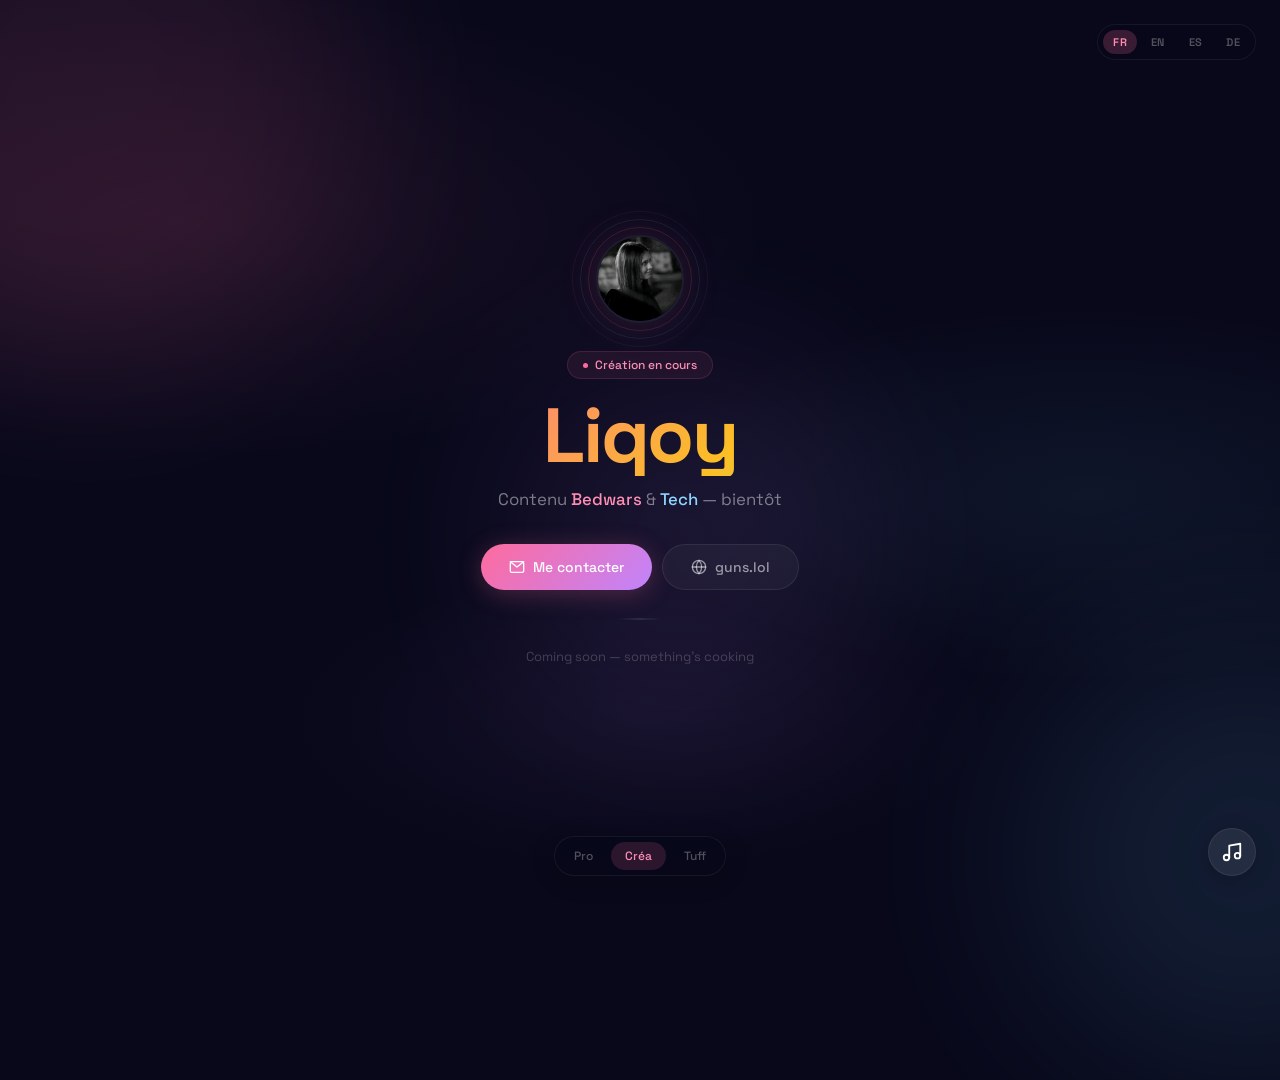
==== theme2.html @ 59947fdc "Add files via upload" ====
<!DOCTYPE html>
<html lang="fr">
<head>
  <meta charset="UTF-8" />
  <meta name="viewport" content="width=device-width, initial-scale=1.0" />
  <title>Liqoy — Prochainement</title>
  <link href="https://fonts.googleapis.com/css2?family=Space+Grotesk:wght@400;500;600;700&display=swap" rel="stylesheet" />
  <style>
    * { margin: 0; padding: 0; box-sizing: border-box; }
    html { scroll-behavior: smooth; }

    body {
      font-family: 'Space Grotesk', system-ui, sans-serif;
      background: #08081a;
      color: #f0f0f8;
      min-height: 100vh;
      display: flex;
      flex-direction: column;
      align-items: center;
      justify-content: center;
      padding: 40px 24px;
      position: relative;
      overflow: hidden;
    }

    body::before {
      content: '';
      position: absolute;
      inset: 0;
      background:
        radial-gradient(ellipse 70% 40% at 15% 25%, rgba(255,107,157,0.08), transparent 65%),
        radial-gradient(ellipse 60% 35% at 85% 55%, rgba(107,203,255,0.07), transparent 60%),
        radial-gradient(ellipse 50% 30% at 50% 80%, rgba(192,132,252,0.06), transparent 55%);
      pointer-events: none;
    }

    .blob {
      position: absolute;
      border-radius: 999px;
      filter: blur(90px);
      opacity: 0.1;
      animation: blobDrift 18s ease-in-out infinite alternate;
    }

    .blob--1 {
      width: 550px; height: 550px;
      background: #ff6b9d;
      top: -20%; left: -15%;
      animation-duration: 20s;
    }
    .blob--2 {
      width: 450px; height: 450px;
      background: #6bcbff;
      bottom: -20%; right: -15%;
      animation-duration: 24s;
      animation-delay: -6s;
    }
    .blob--3 {
      width: 350px; height: 350px;
      background: #c084fc;
      top: 40%; left: 40%;
      animation-duration: 16s;
      animation-delay: -12s;
    }

    @keyframes blobDrift {
      from { transform: translate(0, 0) scale(1); }
      to { transform: translate(35px, 25px) scale(1.12); }
    }

    .container {
      max-width: 560px;
      width: 100%;
      text-align: center;
      position: relative;
      z-index: 1;
      animation: riseUp 0.9s cubic-bezier(0.22,1,0.36,1) both;
    }

    @keyframes riseUp {
      from { opacity: 0; transform: translateY(24px); }
      to { opacity: 1; transform: translateY(0); }
    }

    .avatar-wrap {
      position: relative;
      width: 88px;
      height: 88px;
      margin: 0 auto 28px;
    }

    .avatar {
      width: 88px; height: 88px;
      border-radius: 999px;
      object-fit: cover;
      position: relative;
      z-index: 2;
      border: 2px solid rgba(255,255,255,0.08);
      box-shadow: 0 0 40px rgba(255,107,157,0.15);
      transition: all 0.4s cubic-bezier(0.34,1.56,0.64,1);
    }

    .avatar:hover {
      transform: scale(1.08) rotate(5deg);
      box-shadow: 0 0 60px rgba(255,107,157,0.25);
    }

    .ring {
      position: absolute;
      inset: -8px;
      border-radius: 999px;
      border: 1px solid rgba(255,107,157,0.15);
      animation: ringBreath 3.5s ease-in-out infinite;
    }
    .ring--2 {
      inset: -16px;
      border-color: rgba(107,203,255,0.1);
      animation-delay: 0.6s;
      animation-duration: 4s;
    }
    .ring--3 {
      inset: -24px;
      border-color: rgba(192,132,252,0.07);
      animation-delay: 1.2s;
      animation-duration: 4.5s;
    }

    @keyframes ringBreath {
      0%, 100% { transform: scale(1); opacity: 1; }
      50% { transform: scale(1.05); opacity: 0.4; }
    }

    .badge {
      display: inline-flex;
      align-items: center;
      gap: 7px;
      padding: 5px 15px;
      background: rgba(255,107,157,0.08);
      border: 1px solid rgba(255,107,157,0.15);
      border-radius: 999px;
      font-size: 12px;
      font-weight: 500;
      color: #ff8eb5;
      margin-bottom: 16px;
      animation: riseUp 0.9s cubic-bezier(0.22,1,0.36,1) 0.08s both;
    }

    .badge-dot {
      width: 5px; height: 5px;
      border-radius: 999px;
      background: #ff6b9d;
      animation: dotPop 2s ease-in-out infinite;
    }

    @keyframes dotPop {
      0%, 100% { opacity: 1; transform: scale(1); }
      50% { opacity: 0.25; transform: scale(0.5); }
    }

    .pseudo {
      font-size: clamp(3rem, 9vw, 4.8rem);
      font-weight: 700;
      letter-spacing: -0.03em;
      line-height: 1.05;
      background: linear-gradient(135deg, #ff6b9d, #fbbf24, #6bcbff, #c084fc);
      -webkit-background-clip: text;
      background-clip: text;
      color: transparent;
      margin-bottom: 10px;
      background-size: 200% 200%;
      animation: gradShift 6s ease-in-out infinite, riseUp 0.9s cubic-bezier(0.22,1,0.36,1) 0.12s both;
    }

    @keyframes gradShift {
      0%, 100% { background-position: 0% 50%; }
      50% { background-position: 100% 50%; }
    }

    .tagline {
      font-size: 1.05rem;
      color: rgba(255,255,255,0.45);
      font-weight: 400;
      line-height: 1.55;
      max-width: 420px;
      margin: 0 auto 32px;
      animation: riseUp 0.9s cubic-bezier(0.22,1,0.36,1) 0.18s both;
    }

    .tagline span:nth-child(1) { color: #ff8eb5; font-weight: 500; }
    .tagline span:nth-child(2) { color: #8ed4ff; font-weight: 500; }

    .btn-row {
      display: flex;
      gap: 10px;
      flex-wrap: wrap;
      justify-content: center;
      animation: riseUp 0.9s cubic-bezier(0.22,1,0.36,1) 0.24s both;
    }

    .btn {
      display: inline-flex;
      align-items: center;
      gap: 8px;
      padding: 13px 28px;
      border-radius: 999px;
      font-size: 14px;
      font-weight: 500;
      border: none;
      cursor: pointer;
      transition: all 0.3s cubic-bezier(0.34,1.56,0.64,1);
      text-decoration: none;
    }

    .btn:hover { transform: scale(1.04) translateY(-2px); }
    .btn:active { transform: scale(0.97); }

    .btn--primary {
      background: linear-gradient(135deg, #ff6b9d, #c084fc);
      color: #fff;
      box-shadow: 0 4px 24px rgba(255,107,157,0.25);
    }

    .btn--primary:hover { box-shadow: 0 8px 40px rgba(255,107,157,0.35); }

    .btn--ghost {
      background: rgba(255,255,255,0.04);
      color: rgba(255,255,255,0.55);
      border: 1px solid rgba(255,255,255,0.08);
    }

    .btn--ghost:hover {
      background: rgba(255,255,255,0.08);
      border-color: rgba(255,255,255,0.15);
      color: #fff;
    }

    .btn--accent {
      background: linear-gradient(135deg, #6bcbff, #a78bfa);
      color: #fff;
      box-shadow: 0 4px 24px rgba(107,203,255,0.25);
    }

    .btn--accent:hover { box-shadow: 0 8px 40px rgba(107,203,255,0.35); }

    .divider {
      width: 44px;
      height: 2px;
      background: linear-gradient(90deg, transparent, rgba(255,255,255,0.1), transparent);
      margin: 28px auto;
      animation: riseUp 0.9s cubic-bezier(0.22,1,0.36,1) 0.3s both;
    }

    .footer-text {
      font-size: 13px;
      color: rgba(255,255,255,0.2);
      font-weight: 400;
      animation: riseUp 0.9s cubic-bezier(0.22,1,0.36,1) 0.36s both;
    }

    /* ─── Language ─── */
    .lang-switch {
      position: fixed;
      top: 24px;
      right: 24px;
      display: flex;
      gap: 4px;
      padding: 5px;
      background: rgba(8,8,26,0.8);
      backdrop-filter: blur(16px);
      -webkit-backdrop-filter: blur(16px);
      border: 1px solid rgba(255,255,255,0.06);
      border-radius: 999px;
      z-index: 10;
    }

    .lang-btn {
      padding: 5px 10px;
      border-radius: 999px;
      border: none;
      font-size: 11px;
      font-weight: 600;
      cursor: pointer;
      transition: all 0.15s ease;
      color: rgba(255,255,255,0.3);
      background: transparent;
      font-family: inherit;
      letter-spacing: 0.03em;
    }

    .lang-btn:hover { color: #fff; background: rgba(255,255,255,0.06); }
    .lang-btn--active { background: rgba(255,107,157,0.2); color: #ff8eb5; }

    /* ─── Theme ─── */
    .theme-switch {
      position: fixed;
      bottom: 24px;
      left: 50%;
      transform: translateX(-50%);
      display: flex;
      gap: 4px;
      padding: 5px;
      background: rgba(8,8,26,0.85);
      backdrop-filter: blur(16px);
      -webkit-backdrop-filter: blur(16px);
      border: 1px solid rgba(255,255,255,0.06);
      border-radius: 999px;
      box-shadow: 0 4px 24px rgba(0,0,0,0.2);
      z-index: 10;
    }

    .theme-btn {
      padding: 6px 14px;
      border-radius: 999px;
      border: none;
      font-size: 12px;
      font-weight: 500;
      cursor: pointer;
      transition: all 0.15s ease;
      text-decoration: none;
      color: rgba(255,255,255,0.3);
      background: transparent;
      font-family: inherit;
    }

    .theme-btn:hover { color: #fff; background: rgba(255,255,255,0.06); }
    .theme-btn--active { background: rgba(255,107,157,0.15); color: #ff8eb5; }
    /* ─── Music Player ─── */
    .player { position: fixed; bottom: 24px; right: 24px; z-index: 20; display: flex; flex-direction: column; align-items: flex-end; }
    .player__toggle {
      width: 48px; height: 48px; min-width: 48px; border-radius: 999px; border: none; cursor: pointer;
      background: rgba(255,255,255,0.08); color: #fff;
      backdrop-filter: blur(12px); border: 1px solid rgba(255,255,255,0.08);
      box-shadow: 0 4px 20px rgba(0,0,0,0.2);
      transition: all 0.25s cubic-bezier(0.34,1.56,0.64,1);
      display: flex; align-items: center; justify-content: center;
    }
    .player__toggle:hover { transform: scale(1.1) perspective(300px) rotateY(-4deg); border-color: rgba(255,107,157,0.4); }
    .player__toggle:active { transform: scale(0.92); }
    .player__toggle svg { width: 22px; height: 22px; }
    .player__card {
      position: absolute; bottom: 58px; right: 0;
      background: rgba(12,12,35,0.92); backdrop-filter: blur(28px);
      border: 1px solid rgba(255,107,157,0.08);
      border-radius: 24px; padding: 20px;
      box-shadow: 0 20px 60px rgba(0,0,0,0.3), 0 0 40px rgba(192,132,252,0.03);
      display: none; flex-direction: column; gap: 14px;
      width: 300px;
      max-width: calc(100vw - 48px);
      transform-origin: bottom right;
      transform-style: preserve-3d;
      will-change: transform;
      animation: cardIn 0.3s cubic-bezier(0.22,1,0.36,1);
      transition: box-shadow 0.4s ease, transform 0.2s cubic-bezier(0.22,1,0.36,1);
    }
    .player__card--open { display: flex; }
    @keyframes cardIn { from { opacity: 0; transform: scale(0.95) translateY(12px); } to { opacity: 1; transform: none; } }
    .player__head { display: flex; gap: 16px; align-items: center; }
    .player__cover { width: 62px; height: 62px; border-radius: 16px; object-fit: cover; flex-shrink: 0; box-shadow: 0 4px 20px rgba(0,0,0,0.3); transition: transform 0.35s ease, box-shadow 0.35s ease; transform: translateZ(0); }
    .player__cover:hover { transform: translateZ(12px) scale(1.05); box-shadow: 0 8px 32px rgba(0,0,0,0.4); }
    .player__meta { flex: 1; min-width: 0; }
    .player__title { font-size: 15px; font-weight: 600; color: #fff; white-space: nowrap; overflow: hidden; text-overflow: ellipsis; letter-spacing: -0.01em; }
    .player__artist { font-size: 13px; color: rgba(255,255,255,0.35); margin-top: 3px; white-space: nowrap; overflow: hidden; text-overflow: ellipsis; }
    .player__progress { display: flex; flex-direction: column; gap: 6px; }
    .player__bar {
      width: 100%; height: 6px; -webkit-appearance: none; appearance: none;
      border-radius: 999px; outline: none; cursor: pointer; background: rgba(255,255,255,0.06);
    }
    .player__bar::-webkit-slider-thumb {
      -webkit-appearance: none; width: 18px; height: 18px; border-radius: 999px;
      background: linear-gradient(135deg, #ff6b9d, #c084fc); cursor: pointer;
      box-shadow: 0 2px 8px rgba(0,0,0,0.3); border: 3px solid rgba(255,255,255,0.2);
    }
    .player__times { display: flex; justify-content: space-between; font-size: 11px; color: rgba(255,255,255,0.25); font-weight: 500; }
    .player__actions { display: flex; align-items: center; gap: 8px; }
    .player__btn {
      width: 44px; height: 44px; min-width: 44px; border-radius: 999px; border: none; cursor: pointer;
      display: flex; align-items: center; justify-content: center;
      background: rgba(255,255,255,0.04); color: rgba(255,255,255,0.4);
      transition: all 0.2s ease; transform: translateZ(0);
    }
    .player__btn:hover { background: rgba(255,255,255,0.08); color: #fff; transform: translateZ(4px) scale(1.04); }
    .player__btn:active { transform: scale(0.90); }
    .player__btn svg { width: 18px; height: 18px; }
    .player__btn--play { width: 48px; height: 48px; min-width: 48px; background: linear-gradient(135deg, #ff6b9d, #c084fc); color: #fff; }
    .player__btn--play:hover { transform: translateZ(6px) scale(1.06); box-shadow: 0 6px 24px rgba(255,107,157,0.3); }
    .player__btn--play:active { transform: scale(0.90); }
    .player__volume { flex: 1; display: flex; align-items: center; gap: 8px; margin-left: 6px; }
    .player__vol-icon { color: rgba(255,255,255,0.2); display: flex; align-items: center; }
    .player__vol-icon svg { width: 16px; height: 16px; }
    .player__vol {
      width: 100%; height: 4px; -webkit-appearance: none; appearance: none;
      border-radius: 999px; outline: none; cursor: pointer; background: rgba(255,255,255,0.06);
    }
    .player__vol::-webkit-slider-thumb {
      -webkit-appearance: none; width: 14px; height: 14px; border-radius: 999px;
      background: rgba(255,255,255,0.5); cursor: pointer; border: none;
    }
    .player__cover--playing { animation: coverGlow 1.8s ease-in-out infinite; }
    @keyframes coverGlow { 0%, 100% { box-shadow: 0 4px 20px rgba(0,0,0,0.3); } 50% { box-shadow: 0 4px 32px rgba(192,132,252,0.2), 0 0 48px rgba(255,107,157,0.08); } }
    @media (max-width: 540px) {
      .player { right: 12px; bottom: 12px; }
      .player__card { width: calc(100vw - 24px); right: 0; }
      .player__toggle { width: 52px; height: 52px; min-width: 52px; }
      .player__btn--play { width: 52px; height: 52px; min-width: 52px; }
      .player__vol { width: 80px; min-width: 60px; }
    }
    @media (max-width: 480px) {
      body { padding: 24px 12px; }
      .container { padding: 0 4px; }
      .avatar-wrap { width: 72px; height: 72px; margin-bottom: 20px; }
      .avatar { width: 72px; height: 72px; }
      .badge { font-size: 10px; padding: 5px 12px; }
      .pseudo { font-size: clamp(2.8rem, 14vw, 4rem); }
      .tagline { font-size: 0.85rem; }
      .btn { padding: 12px 20px; font-size: 12px; }
      .blob { display: none; }
      .lang-switch { top: 12px; right: 12px; padding: 4px; gap: 2px; }
      .lang-btn { padding: 4px 8px; font-size: 10px; }
      .theme-switch { bottom: 12px; padding: 4px; gap: 2px; }
      .theme-btn { padding: 4px 10px; font-size: 10px; }
    }
  </style>
</head>
<body>
  <div class="blob blob--1"></div>
  <div class="blob blob--2"></div>
  <div class="blob blob--3"></div>

  <div class="container">
    <div class="avatar-wrap">
      <img src="./logo.ico" alt="Liqoy" class="avatar" />
      <div class="ring"></div>
      <div class="ring ring--2"></div>
      <div class="ring ring--3"></div>
    </div>
    <div class="badge">
      <span class="badge-dot"></span>
      <span id="badgeText">Création en cours</span>
    </div>
    <h1 class="pseudo">Liqoy</h1>
    <p class="tagline" id="tagline">
      Contenu <span>Bedwars</span> & <span>Tech</span> — bientôt
    </p>
    <div class="btn-row">
      <a href="mailto:liqoymc@gmail.com" class="btn btn--primary" id="btnContact">
        <svg width="16" height="16" viewBox="0 0 24 24" fill="none" stroke="currentColor" stroke-width="2" stroke-linecap="round" stroke-linejoin="round"><rect x="2" y="4" width="20" height="16" rx="2"/><path d="M22 4l-10 8L2 4"/></svg>
        Me contacter
      </a>
      <a href="https://guns.lol/liqoy" target="_blank" rel="noopener" class="btn btn--ghost" id="btnGuns">
        <svg width="16" height="16" viewBox="0 0 24 24" fill="none" stroke="currentColor" stroke-width="2" stroke-linecap="round" stroke-linejoin="round"><circle cx="12" cy="12" r="10"/><path d="M2 12h20"/><path d="M12 2a15.3 15.3 0 0 1 4 10 15.3 15.3 0 0 1-4 10 15.3 15.3 0 0 1-4-10 15.3 15.3 0 0 1 4-10z"/></svg>
        guns.lol
      </a>
    </div>
    <div class="divider"></div>
    <p class="footer-text" id="footerText">Coming soon — something's cooking</p>
  </div>

  <nav class="lang-switch">
    <button class="lang-btn lang-btn--active" data-lang="fr">FR</button>
    <button class="lang-btn" data-lang="en">EN</button>
    <button class="lang-btn" data-lang="es">ES</button>
    <button class="lang-btn" data-lang="de">DE</button>
  </nav>

  <nav class="theme-switch">
    <a href="./index.html" class="theme-btn">Pro</a>
    <a href="./theme2.html" class="theme-btn theme-btn--active">Créa</a>
    <a href="./theme3.html" class="theme-btn">Tuff</a>
  </nav>

  <div class="player" id="player">
    <button class="player__toggle" id="playerToggle">
      <svg viewBox="0 0 24 24" fill="none" stroke="currentColor" stroke-width="2" stroke-linecap="round" stroke-linejoin="round"><path d="M9 18V5l12-2v13"/><circle cx="6" cy="18" r="3"/><circle cx="18" cy="16" r="3"/></svg>
    </button>
    <div class="player__card" id="playerCard">
      <div class="player__head">
        <img class="player__cover" id="playerCover" src="" alt="" />
        <div class="player__meta">
          <p class="player__title" id="playerTitle">Titre</p>
          <p class="player__artist" id="playerArtist">Artiste</p>
        </div>
      </div>
      <div class="player__progress">
        <input type="range" class="player__bar" id="playerProgress" min="0" max="100" value="0" step="0.1" />
        <div class="player__times">
          <span id="playerCurrent">0:00</span>
          <span id="playerTotal">0:00</span>
        </div>
      </div>
      <div class="player__actions">
        <button class="player__btn" id="playerPrev">
          <svg viewBox="0 0 24 24" fill="currentColor"><path d="M6 6h2v12H6zm3.5 6l8.5 6V6z"/></svg>
        </button>
        <button class="player__btn player__btn--play" id="playerPlay">
          <svg viewBox="0 0 24 24" fill="currentColor"><path d="M8 5v14l11-7z"/></svg>
        </button>
        <button class="player__btn" id="playerNext">
          <svg viewBox="0 0 24 24" fill="currentColor"><path d="M6 18l8.5-6L6 6v12zM16 6v12h2V6h-2z"/></svg>
        </button>
        <div class="player__volume">
          <span class="player__vol-icon">
            <svg viewBox="0 0 24 24" fill="none" stroke="currentColor" stroke-width="2" stroke-linecap="round" stroke-linejoin="round"><polygon points="11 5 6 9 2 9 2 15 6 15 11 19 11 5"/><path d="M19.07 4.93a10 10 0 0 1 0 14.14M15.54 8.46a5 5 0 0 1 0 7.07"/></svg>
          </span>
          <input type="range" class="player__vol" id="playerVolume" min="0" max="1" step="0.01" value="0.7" />
        </div>
      </div>
    </div>
    <audio id="audioPlayer" preload="metadata"></audio>
  </div>

  <script>
    const translations = {
      fr: {
        badge: 'Création en cours',
        tagline: 'Contenu <span>Bedwars</span> & <span>Tech</span> — bientôt',
        btnContact: 'Me contacter',
        btnGuns: 'guns.lol',
        footerText: 'En préparation — quelque chose arrive'
      },
      en: {
        badge: 'Creation in progress',
        tagline: 'Content <span>Bedwars</span> & <span>Tech</span> — coming soon',
        btnContact: 'Contact me',
        btnGuns: 'guns.lol',
        footerText: 'In preparation — something is coming'
      },
      es: {
        badge: 'Creación en curso',
        tagline: 'Contenido <span>Bedwars</span> & <span>Tech</span> — próximamente',
        btnContact: 'Contactarme',
        btnGuns: 'guns.lol',
        footerText: 'En preparación — algo viene'
      },
      de: {
        badge: 'Erstellung läuft',
        tagline: 'Inhalt <span>Bedwars</span> & <span>Tech</span> — demnächst',
        btnContact: 'Kontakt',
        btnGuns: 'guns.lol',
        footerText: 'In Vorbereitung — etwas kommt'
      }
    };

    function applyLang(lang) {
      const t = translations[lang];
      document.getElementById('badgeText').textContent = t.badge;
      document.getElementById('tagline').innerHTML = t.tagline;
      document.getElementById('btnContact').innerHTML = '<svg width="16" height="16" viewBox="0 0 24 24" fill="none" stroke="currentColor" stroke-width="2" stroke-linecap="round" stroke-linejoin="round"><rect x="2" y="4" width="20" height="16" rx="2"/><path d="M22 4l-10 8L2 4"/></svg> ' + t.btnContact;
      document.getElementById('btnGuns').innerHTML = '<svg width="16" height="16" viewBox="0 0 24 24" fill="none" stroke="currentColor" stroke-width="2" stroke-linecap="round" stroke-linejoin="round"><circle cx="12" cy="12" r="10"/><path d="M2 12h20"/><path d="M12 2a15.3 15.3 0 0 1 4 10 15.3 15.3 0 0 1-4 10 15.3 15.3 0 0 1-4-10 15.3 15.3 0 0 1 4-10z"/></svg> ' + t.btnGuns;
      document.getElementById('footerText').textContent = t.footerText;
      document.querySelectorAll('.lang-btn').forEach(b => b.classList.remove('lang-btn--active'));
      document.querySelector('.lang-btn[data-lang="'+lang+'"]').classList.add('lang-btn--active');
      localStorage.setItem('liqoyLang', lang);
    }

    document.querySelectorAll('.lang-btn').forEach(btn => {
      btn.addEventListener('click', () => applyLang(btn.dataset.lang));
    });
    if (localStorage.getItem('liqoyLang')) applyLang(localStorage.getItem('liqoyLang'));

    const songs = [
      { title: 'The Sweet Escape', artist: 'Gwen Stefani', cover: './music/music 1/SpotiMate.io - The Sweet Escape - Gwen Stefani.jpg', src: './music/music 1/SpotiMate.io - The Sweet Escape - Gwen Stefani.mp3' },
      { title: 'Confident', artist: 'Justin Bieber', cover: './music/music 2/SpotiMate.io - Confident - Justin Bieber.jpg', src: './music/music 2/SpotiMate.io - Confident - Justin Bieber.mp3' },
      { title: 'greedy', artist: 'Tate McRae', cover: './music/music 3/SpotiMate.io - greedy - Tate McRae.jpg', src: './music/music 3/SpotiMate.io - greedy - Tate McRae.mp3' },
      { title: 'One Kiss (with Dua Lipa)', artist: 'Calvin Harris', cover: './music/music 4/SpotiMate.io - One Kiss _with Dua Lipa_ - Calvin Harris.jpg', src: './music/music 4/SpotiMate.io - One Kiss _with Dua Lipa_ - Calvin Harris.mp3' },
      { title: 'S&M', artist: 'Rihanna', cover: './music/music 5/SpotiMate.io - S_M - Rihanna.jpg', src: './music/music 5/SpotiMate.io - S_M - Rihanna.mp3' }
    ];
    let currentSong = 0;
    let isPlaying = false;
    const audio = document.getElementById('audioPlayer');
    const playBtn = document.getElementById('playerPlay');
    const prevBtn = document.getElementById('playerPrev');
    const nextBtn = document.getElementById('playerNext');
    const toggleBtn = document.getElementById('playerToggle');
    const card = document.getElementById('playerCard');
    const coverImg = document.getElementById('playerCover');
    const titleEl = document.getElementById('playerTitle');
    const artistEl = document.getElementById('playerArtist');
    const progBar = document.getElementById('playerProgress');
    const volBar = document.getElementById('playerVolume');
    const timeCur = document.getElementById('playerCurrent');
    const timeTot = document.getElementById('playerTotal');

    function fmt(t) { const m = Math.floor(t/60); const s = Math.floor(t%60); return m+':'+(s<10?'0':'')+s; }

    function loadSong(i) {
      const s = songs[i]; currentSong = i;
      coverImg.src = s.cover; titleEl.textContent = s.title; artistEl.textContent = s.artist;
      audio.src = s.src; audio.load();
    }

    function togglePlay() {
      if (audio.paused) { audio.play().catch(function() { isPlaying = false; updatePlayBtn(); }); }
      else { audio.pause(); }
    }

    function updatePlayBtn() {
      const svg = audio.paused
        ? '<svg viewBox="0 0 24 24"><path d="M8 5v14l11-7z" fill="#fff"/></svg>'
        : '<svg viewBox="0 0 24 24"><path d="M6 4h4v16H6zM14 4h4v16h-4z" fill="#fff"/></svg>';
      playBtn.innerHTML = svg;
    }

    function nextSong() { loadSong((currentSong+1)%songs.length); if (isPlaying) { audio.play().catch(function() { isPlaying = false; updatePlayBtn(); }); } else { updatePlayBtn(); } }
    function prevSong() { loadSong((currentSong-1+songs.length)%songs.length); if (isPlaying) { audio.play().catch(function() { isPlaying = false; updatePlayBtn(); }); } else { updatePlayBtn(); } }

    document.addEventListener('click', function firstPlay(e) {
      if (!e.target.closest('.player') && audio.src) {
        var p = audio.play();
        if (p && p.then) { p.then(function() { audio.pause(); }).catch(function() {}); }
      }
      document.removeEventListener('click', firstPlay);
    }, { once: true });

    audio.addEventListener('loadedmetadata', function() {
      timeTot.textContent = fmt(audio.duration);
      progBar.max = audio.duration;
    });

    audio.addEventListener('timeupdate', function() {
      progBar.value = audio.currentTime;
      timeCur.textContent = fmt(audio.currentTime);
      progBar.style.background = 'linear-gradient(to right, #c084fc '+(progBar.value/progBar.max*100)+'%, rgba(255,255,255,0.06) '+(progBar.value/progBar.max*100)+'%)';
    });

    audio.addEventListener('play', function() { isPlaying = true; updatePlayBtn(); coverImg.classList.add('player__cover--playing'); });
    audio.addEventListener('pause', function() { isPlaying = false; updatePlayBtn(); coverImg.classList.remove('player__cover--playing'); });
    audio.addEventListener('ended', function() { updatePlayBtn(); coverImg.classList.remove('player__cover--playing'); nextSong(); });

    progBar.addEventListener('input', function() { audio.currentTime = this.value; });

    volBar.addEventListener('input', function() { audio.volume = this.value; });

    // Restore music state across themes (localStorage)
    (function() {
      const ss = localStorage.getItem('liqoySong'), st = localStorage.getItem('liqoyTime');
      const sp = localStorage.getItem('liqoyPlaying'), sv = localStorage.getItem('liqoyVolume');
      if (ss !== null) {
        loadSong(parseInt(ss));
        if (sv !== null) { audio.volume = parseFloat(sv); volBar.value = parseFloat(sv); }
        if (st !== null) {
          audio.addEventListener('loadedmetadata', function() {
            audio.currentTime = Math.min(parseFloat(st), audio.duration || 0);
            if (sp === '1') audio.play().catch(function() { isPlaying = false; updatePlayBtn(); });
          }, { once: true });
        }
      } else { loadSong(0); }
    })();
    playBtn.addEventListener('click', togglePlay);
    nextBtn.addEventListener('click', nextSong);
    prevBtn.addEventListener('click', prevSong);
    toggleBtn.addEventListener('click', function() { card.classList.toggle('player__card--open'); });
    // 3D tilt effect on card (skips interactive children to prevent cursor flicker)
    var tiltRAF = null;
    card.addEventListener('mousemove', function(e) {
      if (e.target.closest('button,input,a')) { return; }
      if (tiltRAF) { cancelAnimationFrame(tiltRAF); }
      var el = this;
      tiltRAF = requestAnimationFrame(function() {
        var rect = el.getBoundingClientRect();
        var x = (e.clientX - rect.left) / rect.width;
        var y = (e.clientY - rect.top) / rect.height;
        el.style.transform = 'perspective(600px) rotateX('+((y-0.5)*14)+'deg) rotateY('+((0.5-x)*14)+'deg)';
        tiltRAF = null;
      });
    });
    card.addEventListener('mouseleave', function() {
      if (tiltRAF) { cancelAnimationFrame(tiltRAF); tiltRAF = null; }
      this.style.transform = '';
    });
    // Save music state on page leave (cross-theme)
    window.addEventListener('beforeunload', function() {
      localStorage.setItem('liqoySong', currentSong);
      localStorage.setItem('liqoyTime', audio.currentTime);
      localStorage.setItem('liqoyPlaying', isPlaying ? '1' : '0');
      localStorage.setItem('liqoyVolume', audio.volume);
    });
  </script>
</body>
</html>
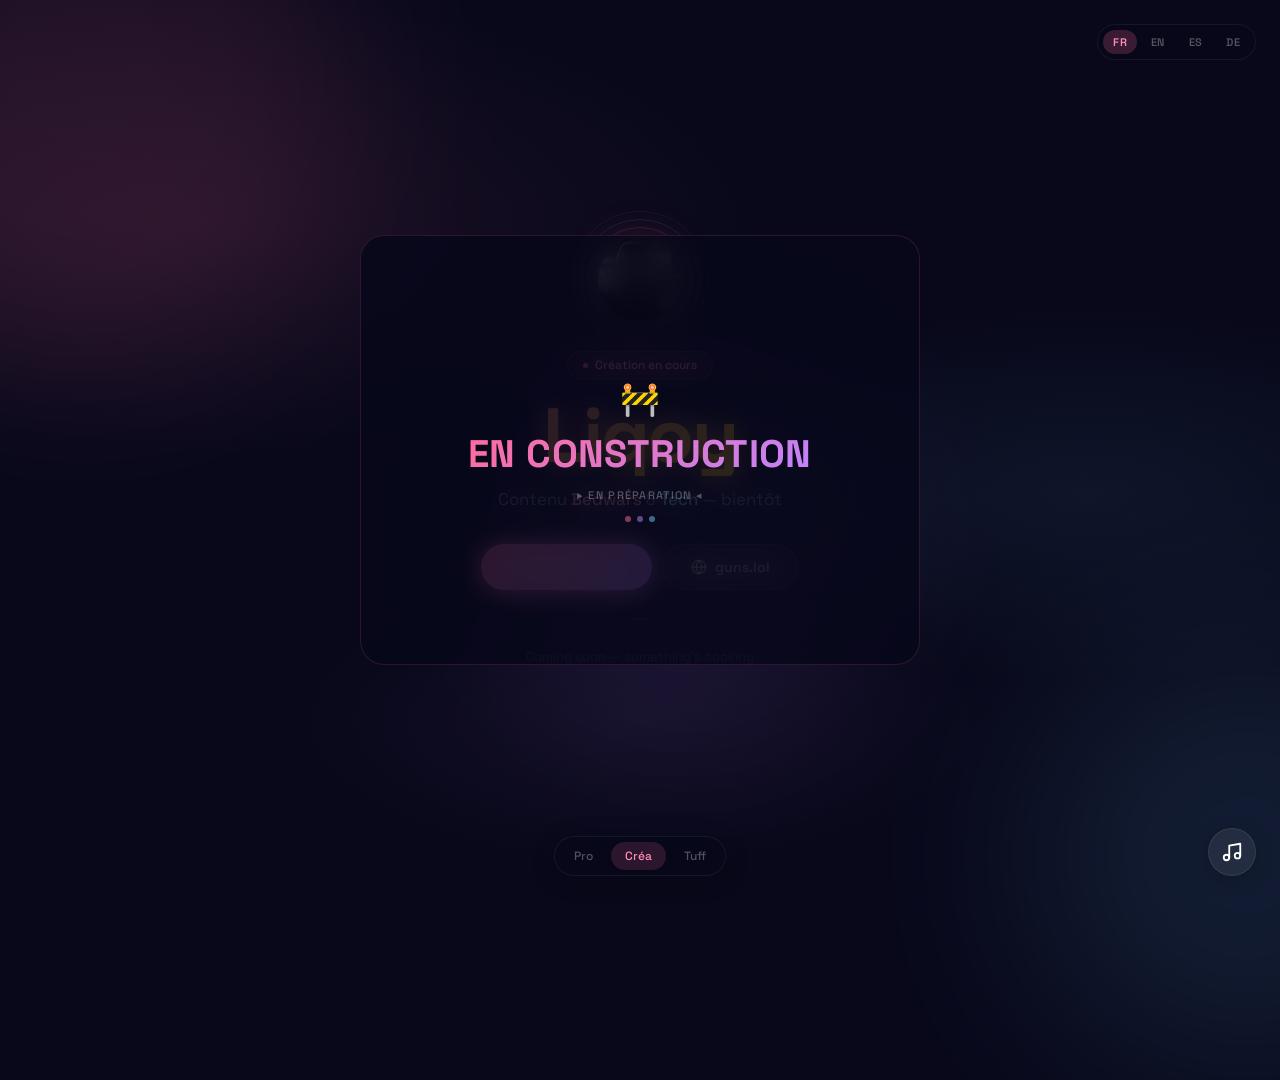
==== commit 89456de0: "Add files via upload" ====
--- a/theme2.html
+++ b/theme2.html
@@ -419,6 +419,23 @@
       .theme-switch { bottom: 12px; padding: 4px; gap: 2px; }
       .theme-btn { padding: 4px 10px; font-size: 10px; }
     }
+    .overlay {
+      position: absolute; inset: 0; z-index: 5;
+      background: rgba(8,8,26,0.85); backdrop-filter: blur(12px);
+      display: flex; flex-direction: column; align-items: center; justify-content: center;
+      gap: 10px; border-radius: 24px;
+      user-select: none;
+      border: 1px solid rgba(255,107,157,0.15);
+    }
+    .overlay .constr-icon { font-size: 2rem; animation: constrGlow 2s ease-in-out infinite; }
+    @keyframes constrGlow { 0%,100% { filter: brightness(1); } 50% { filter: brightness(1.3); } }
+    .overlay .constr-title { font-size: clamp(1.4rem, 5vw, 2.4rem); font-weight: 700; color: #fff; letter-spacing: 0.01em; background: linear-gradient(135deg, #ff6b9d, #c084fc); -webkit-background-clip: text; -webkit-text-fill-color: transparent; background-clip: text; }
+    .overlay .constr-sub { font-size: 11px; color: rgba(255,255,255,0.3); font-weight: 500; text-transform: uppercase; letter-spacing: 0.12em; }
+    .overlay .constr-dots { display: flex; gap: 6px; margin-top: 4px; }
+    .overlay .constr-dots span { width: 6px; height: 6px; border-radius: 50%; background: rgba(255,107,157,0.5); animation: constrDot 1.2s ease-in-out infinite; }
+    .overlay .constr-dots span:nth-child(2) { animation-delay: -0.4s; background: rgba(192,132,252,0.5); }
+    .overlay .constr-dots span:nth-child(3) { animation-delay: -0.8s; background: rgba(107,203,255,0.5); }
+    @keyframes constrDot { 0%,100% { transform: scale(1); opacity:0.5; } 50% { transform: scale(1.5); opacity:1; } }
   </style>
 </head>
 <body>
@@ -427,6 +444,12 @@
   <div class="blob blob--3"></div>
 
   <div class="container">
+    <div class="overlay">
+      <span class="constr-icon">🚧</span>
+      <span class="constr-title">EN CONSTRUCTION</span>
+      <span class="constr-sub">▸ EN PRÉPARATION ◂</span>
+      <div class="constr-dots"><span></span><span></span><span></span></div>
+    </div>
     <div class="avatar-wrap">
       <img src="./logo.ico" alt="Liqoy" class="avatar" />
       <div class="ring"></div>
